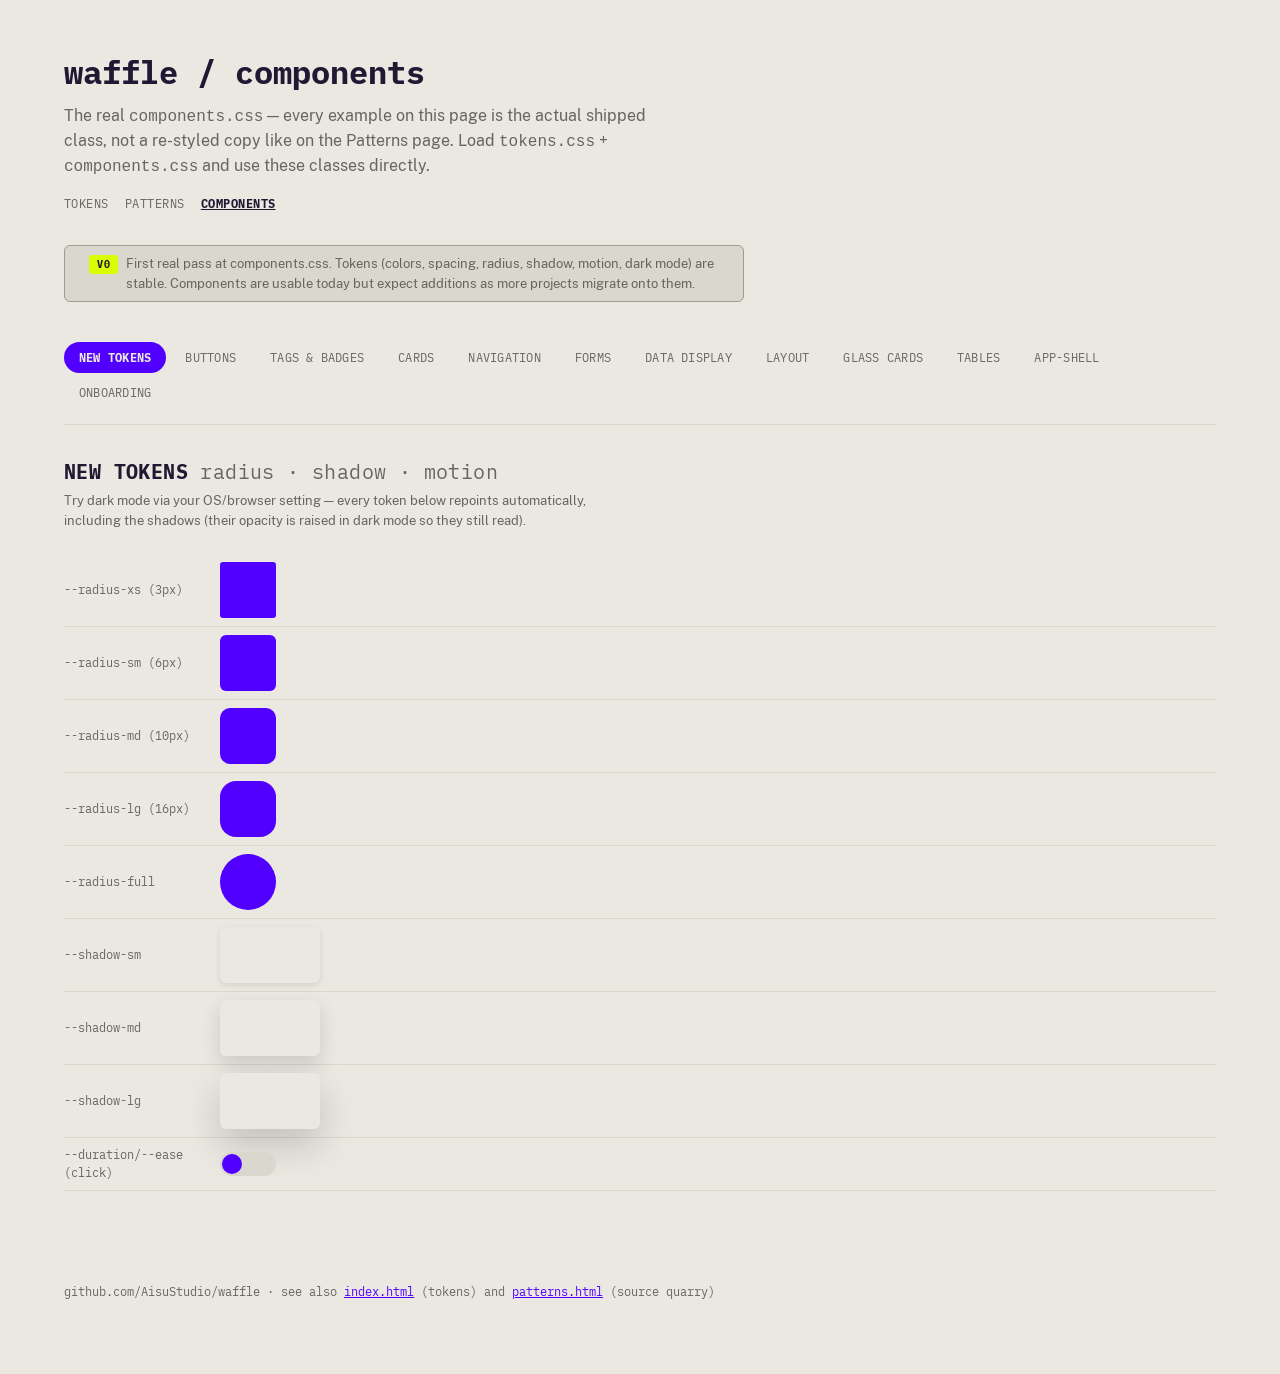
==== components.html @ 5212a235 "Add radius/shadow/motion/breakpoint tokens, real dark mode, components.css - tokens.css: radius, sha" ====
<!doctype html>
<html lang="en">
<head>
<meta charset="utf-8">
<title>waffle — components</title>
<meta name="viewport" content="width=device-width, initial-scale=1">
<link rel="stylesheet" href="tokens.css">
<link rel="stylesheet" href="components.css">
<style>
  *, *::before, *::after { box-sizing: border-box; }
  html, body { margin: 0; padding: 0; }
  body {
    background: var(--color-bg);
    color: var(--color-text);
    font-family: var(--font-sans);
    font-size: 16px;
    line-height: 1.5;
    -webkit-font-smoothing: antialiased;
  }
  .container { max-width: var(--container-max); margin: 0 auto; padding: 0 var(--gutter); }

  header.page { padding: var(--sp-2xl) 0 var(--sp-xl); }
  header.page p { color: var(--color-muted); margin: var(--sp-sm) 0 0; max-width: 62ch; }
  .page-nav { display: flex; gap: var(--sp-md); margin-top: var(--sp-md); font-family: var(--font-mono); font-size: 12px; text-transform: uppercase; letter-spacing: .04em; }
  .page-nav a { color: var(--color-muted); text-decoration: none; }
  .page-nav a.current { color: var(--color-text); font-weight: 700; text-decoration: underline; }
  h1 { font-family: var(--font-mono); font-weight: 700; font-size: 32px; margin: 0; }
  h2 {
    font-family: var(--font-mono); font-weight: 700; font-size: 20px;
    text-transform: uppercase; letter-spacing: .02em; margin: 0 0 var(--sp-xs);
  }
  .section-note { color: var(--color-muted); font-size: 13px; margin: 0 0 var(--sp-lg); max-width: 68ch; }
  section { padding: var(--sp-xl) 0; }
  section[hidden] { display: none; }

  .wip-note {
    display: flex; align-items: baseline; gap: var(--sp-sm);
    border: 1px solid var(--color-hazelnut); border-radius: var(--radius-sm);
    background: var(--color-cappuccino); padding: var(--sp-sm) var(--sp-lg);
    margin: 0 0 var(--sp-lg); max-width: 68ch;
  }
  .wip-note .tag {
    flex-shrink: 0; font-family: var(--font-mono); font-size: 10px; font-weight: 700;
    text-transform: uppercase; letter-spacing: .06em; color: var(--color-blueberry);
    background: var(--color-lemon); padding: 2px 8px; border-radius: var(--radius-xs);
  }
  .wip-note p { margin: 0; font-size: 13px; color: var(--color-muted); }

  .tabbar {
    position: sticky; top: 0; z-index: 10;
    display: flex; flex-wrap: wrap; gap: 4px;
    background: var(--color-bg);
    padding: var(--sp-md) 0;
    border-bottom: 1px solid var(--color-cappuccino);
  }
  .tabbtn {
    font-family: var(--font-mono); font-size: 12px; text-transform: uppercase; letter-spacing: .02em;
    color: var(--color-muted); background: none; border: 1px solid transparent; border-radius: var(--radius-full);
    padding: 7px 14px; cursor: pointer;
  }
  .tabbtn:hover { color: var(--color-text); border-color: var(--color-cappuccino); }
  .tabbtn.active { background: var(--color-accent); color: var(--color-vanilla); font-weight: 700; }

  .demo-grid { display: grid; grid-template-columns: repeat(auto-fit, minmax(240px, 1fr)); gap: var(--sp-lg); }
  .demo-card {
    border: 1px solid var(--color-cappuccino); border-radius: var(--radius-sm);
    background: var(--color-vanilla); overflow: hidden;
    display: flex; flex-direction: column;
  }
  .demo-stage {
    padding: var(--sp-xl) var(--sp-lg); display: flex; align-items: center; justify-content: center;
    background: var(--color-cappuccino); min-height: 96px;
  }
  .demo-stage.dark { background: var(--color-blueberry); }
  .demo-meta { padding: var(--sp-md) var(--sp-lg); border-top: 1px solid var(--color-cappuccino); }
  .demo-name { font-family: var(--font-mono); font-size: 13px; font-weight: 700; margin: 0; }

  footer { padding: var(--sp-2xl) 0 var(--sp-3xl); color: var(--color-muted); font-family: var(--font-mono); font-size: 12px; }
  footer a { color: var(--color-grape); }

  /* token demos */
  .tok-row { display: flex; align-items: center; gap: var(--sp-md); padding: var(--sp-sm) 0; border-bottom: 1px solid var(--color-cappuccino); font-family: var(--font-mono); font-size: 12px; }
  .tok-row .tag { width: 140px; color: var(--color-muted); flex-shrink: 0; }
  .tok-box { width: 56px; height: 56px; background: var(--color-grape); flex-shrink: 0; }
  .tok-shadow-box { width: 100px; height: 56px; background: var(--color-vanilla); border-radius: var(--radius-sm); flex-shrink: 0; }
  .tok-motion-box {
    width: 56px; height: 24px; border-radius: var(--radius-full);
    background: var(--color-cappuccino); position: relative; cursor: pointer; flex-shrink: 0;
  }
  .tok-motion-box .knob {
    position: absolute; top: 2px; left: 2px; width: 20px; height: 20px; border-radius: 50%;
    background: var(--color-grape); transition: transform var(--duration-base) var(--ease-standard);
  }
  .tok-motion-box.on .knob { transform: translateX(32px); }
</style>
</head>
<body>

<div class="container">
  <header class="page">
    <h1>waffle / components</h1>
    <p>The real <code>components.css</code> — every example on this page is the actual shipped class, not a re-styled copy like on the Patterns page. Load <code>tokens.css</code> + <code>components.css</code> and use these classes directly.</p>
    <nav class="page-nav">
      <a href="index.html">Tokens</a>
      <a href="patterns.html">Patterns</a>
      <a class="current" href="components.html">Components</a>
    </nav>
  </header>

  <div class="wip-note">
    <span class="tag">v0</span>
    <p>First real pass at components.css. Tokens (colors, spacing, radius, shadow, motion, dark mode) are stable. Components are usable today but expect additions as more projects migrate onto them.</p>
  </div>

  <nav class="tabbar" id="tabbar">
    <button class="tabbtn" data-tab="tokens-new">New Tokens</button>
    <button class="tabbtn" data-tab="buttons">Buttons</button>
    <button class="tabbtn" data-tab="tags">Tags &amp; Badges</button>
    <button class="tabbtn" data-tab="cards">Cards</button>
    <button class="tabbtn" data-tab="nav">Navigation</button>
    <button class="tabbtn" data-tab="forms">Forms</button>
    <button class="tabbtn" data-tab="data">Data Display</button>
    <button class="tabbtn" data-tab="layout">Layout</button>
    <button class="tabbtn" data-tab="glass-cards">Glass Cards</button>
    <button class="tabbtn" data-tab="tables">Tables</button>
    <button class="tabbtn" data-tab="app-shell">App-Shell</button>
    <button class="tabbtn" data-tab="onboarding">Onboarding</button>
  </nav>

  <section id="tokens-new">
    <h2>New tokens <span style="color:var(--color-muted); font-weight:400; text-transform:none;">radius · shadow · motion</span></h2>
    <p class="section-note">Try dark mode via your OS/browser setting — every token below repoints automatically, including the shadows (their opacity is raised in dark mode so they still read).</p>
    <div class="tok-row"><span class="tag">--radius-xs (3px)</span><div class="tok-box" style="border-radius:var(--radius-xs)"></div></div>
    <div class="tok-row"><span class="tag">--radius-sm (6px)</span><div class="tok-box" style="border-radius:var(--radius-sm)"></div></div>
    <div class="tok-row"><span class="tag">--radius-md (10px)</span><div class="tok-box" style="border-radius:var(--radius-md)"></div></div>
    <div class="tok-row"><span class="tag">--radius-lg (16px)</span><div class="tok-box" style="border-radius:var(--radius-lg)"></div></div>
    <div class="tok-row"><span class="tag">--radius-full</span><div class="tok-box" style="border-radius:var(--radius-full)"></div></div>
    <div class="tok-row"><span class="tag">--shadow-sm</span><div class="tok-shadow-box" style="box-shadow:var(--shadow-sm)"></div></div>
    <div class="tok-row"><span class="tag">--shadow-md</span><div class="tok-shadow-box" style="box-shadow:var(--shadow-md)"></div></div>
    <div class="tok-row"><span class="tag">--shadow-lg</span><div class="tok-shadow-box" style="box-shadow:var(--shadow-lg)"></div></div>
    <div class="tok-row"><span class="tag">--duration/--ease (click)</span><div class="tok-motion-box" id="motion-demo"><div class="knob"></div></div></div>
  </section>

  <section id="buttons" hidden>
    <h2>Buttons</h2>
    <div class="demo-grid">
      <div class="demo-card"><div class="demo-stage"><a class="wf-btn wf-btn-ghost" href="#">Sign In Anonymously</a></div><div class="demo-meta"><p class="demo-name">.wf-btn-ghost</p></div></div>
      <div class="demo-card"><div class="demo-stage"><span class="wf-btn wf-btn-primary">Primary</span></div><div class="demo-meta"><p class="demo-name">.wf-btn-primary</p></div></div>
      <div class="demo-card"><div class="demo-stage"><span class="wf-btn wf-btn-secondary">Start</span></div><div class="demo-meta"><p class="demo-name">.wf-btn-secondary</p></div></div>
      <div class="demo-card"><div class="demo-stage dark"><span class="wf-btn-toolbar"><span class="wf-item wf-active">Draw</span><span class="wf-item">Brush</span><span class="wf-item">Erase</span></span></div><div class="demo-meta"><p class="demo-name">.wf-btn-toolbar</p></div></div>
    </div>
  </section>

  <section id="tags" hidden>
    <h2>Tags · Badges · Chips</h2>
    <div class="demo-grid">
      <div class="demo-card"><div class="demo-stage dark"><span class="wf-tag-plain">minecraft, redstone, systems</span></div><div class="demo-meta"><p class="demo-name">.wf-tag-plain</p></div></div>
      <div class="demo-card"><div class="demo-stage"><span class="wf-tag-pill">Critical Path</span></div><div class="demo-meta"><p class="demo-name">.wf-tag-pill</p></div></div>
      <div class="demo-card"><div class="demo-stage"><span class="wf-badge-ribbon">BETA</span></div><div class="demo-meta"><p class="demo-name">.wf-badge-ribbon</p></div></div>
      <div class="demo-card"><div class="demo-stage"><span class="wf-badge-accent" style="margin-right:8px;">Critical Path</span><span class="wf-chip-dashed">strategy · undecided</span></div><div class="demo-meta"><p class="demo-name">.wf-badge-accent + .wf-chip-dashed</p></div></div>
      <div class="demo-card"><div class="demo-stage"><span class="wf-meta-caption">hacking · Level 1</span></div><div class="demo-meta"><p class="demo-name">.wf-meta-caption</p></div></div>
    </div>
  </section>

  <section id="cards" hidden>
    <h2>Cards</h2>
    <div class="demo-grid">
      <div class="demo-card"><div class="demo-stage">
        <div class="wf-card-media" style="max-width:220px;">
          <div class="wf-img"></div>
          <div class="wf-body"><h4>Redstone Bunker Part 1</h4><div class="wf-tags">hacking · Level 1</div></div>
        </div>
      </div><div class="demo-meta"><p class="demo-name">.wf-card-media</p></div></div>
      <div class="demo-card"><div class="demo-stage">
        <div class="wf-card-info" style="width:100%;"><h4>Germany</h4><p>Special-structure classification varies by dome shape and federal state.</p></div>
      </div><div class="demo-meta"><p class="demo-name">.wf-card-info</p></div></div>
      <div class="demo-card"><div class="demo-stage">
        <div class="wf-card-step" style="width:100%;"><span class="wf-idx">TAKT 02</span><h4>Permit Planning</h4><span class="wf-tag-pill">Critical Path</span></div>
      </div><div class="demo-meta"><p class="demo-name">.wf-card-step</p></div></div>
    </div>
  </section>

  <section id="nav" hidden>
    <h2>Navigation</h2>
    <div class="demo-grid">
      <div class="demo-card"><div class="demo-stage dark"><nav class="wf-nav-text"><a class="wf-active" href="#">Exercises</a><a href="#">Tools</a><a href="#">Media</a></nav></div><div class="demo-meta"><p class="demo-name">.wf-nav-text</p></div></div>
      <div class="demo-card"><div class="demo-stage dark"><nav class="wf-nav-numbered"><a href="#"><span class="wf-num">01</span>Process</a><a href="#"><span class="wf-num">02</span>Cost</a></nav></div><div class="demo-meta"><p class="demo-name">.wf-nav-numbered</p></div></div>
    </div>
  </section>

  <section id="forms" hidden>
    <h2>Forms &amp; Controls</h2>
    <div class="demo-grid">
      <div class="demo-card"><div class="demo-stage">
        <div><div class="wf-checkbox-row"><input type="checkbox" checked> Latin Basic</div><div class="wf-checkbox-row" style="margin-top:8px"><input type="checkbox"> Symbols</div></div>
      </div><div class="demo-meta"><p class="demo-name">.wf-checkbox-row</p></div></div>
      <div class="demo-card"><div class="demo-stage"><input class="wf-slider" type="range" value="60"></div><div class="demo-meta"><p class="demo-name">.wf-slider</p></div></div>
      <div class="demo-card"><div class="demo-stage dark"><div class="wf-tabs"><span class="wf-item wf-active">Grid</span><span class="wf-item">Free Draw</span><span class="wf-item">Editor</span></div></div><div class="demo-meta"><p class="demo-name">.wf-tabs</p></div></div>
      <div class="demo-card"><div class="demo-stage">
        <div class="wf-modal" style="width:100%;"><h4>Choose your character sets</h4><p>Before you start drawing, pick which sets belong in this grid.</p><span class="wf-btn wf-btn-secondary">Start</span></div>
      </div><div class="demo-meta"><p class="demo-name">.wf-modal</p></div></div>
    </div>
  </section>

  <section id="data" hidden>
    <h2>Data Display</h2>
    <div class="demo-grid">
      <div class="demo-card"><div class="demo-stage dark"><div class="wf-kpi-row"><span>Prefabrication</span><span class="wf-val">4.5 weeks</span></div></div><div class="demo-meta"><p class="demo-name">.wf-kpi-row</p></div></div>
      <div class="demo-card"><div class="demo-stage"><div class="wf-progress" style="width:100%;"><div class="wf-track"><div class="wf-fill" style="width:62%"></div></div></div></div><div class="demo-meta"><p class="demo-name">.wf-progress</p></div></div>
      <div class="demo-card"><div class="demo-stage">
        <div class="wf-timeline" style="width:100%;"><div class="wf-item"><h5>Building permit filed</h5><p>Week 1</p></div><div class="wf-item"><h5>Permit granted</h5><p>Week 6</p></div></div>
      </div><div class="demo-meta"><p class="demo-name">.wf-timeline</p></div></div>
    </div>
  </section>

  <section id="layout" hidden>
    <h2>Layout Building Blocks</h2>
    <div class="demo-grid">
      <div class="demo-card"><div class="demo-stage"><span class="wf-eyebrow">Robotic Dome Fabrication</span></div><div class="demo-meta"><p class="demo-name">.wf-eyebrow</p></div></div>
      <div class="demo-card"><div class="demo-stage"><div class="wf-sticky-header" style="position:static;">Fontane.Studio — File · Edit · View · Tools</div></div><div class="demo-meta"><p class="demo-name">.wf-sticky-header</p></div></div>
    </div>
  </section>

  <section id="glass-cards" hidden>
    <h2>Glass Cards &amp; Pill Buttons</h2>
    <div class="demo-grid">
      <div class="demo-card"><div class="demo-stage">
        <div class="wf-card-glass" style="width:100%;">
          <div class="wf-row"><span>Prefabrication</span><span class="wf-val">4.5 weeks</span></div>
          <div class="wf-row"><span>Assembly</span><span class="wf-val">2 weeks</span></div>
          <div class="wf-row wf-total"><span>Total</span><span class="wf-val">6.5 weeks</span></div>
        </div>
      </div><div class="demo-meta"><p class="demo-name">.wf-card-glass</p></div></div>
      <div class="demo-card"><div class="demo-stage"><div><span class="wf-pill-primary">Start Simulation</span><span class="wf-pill-secondary">Reset</span></div></div><div class="demo-meta"><p class="demo-name">.wf-pill-primary / .wf-pill-secondary</p></div></div>
      <div class="demo-card"><div class="demo-stage"><div class="wf-toggle-group"><span class="wf-toggle wf-active">1×</span><span class="wf-toggle">2×</span><span class="wf-toggle">4×</span></div></div><div class="demo-meta"><p class="demo-name">.wf-toggle-group / .wf-toggle</p></div></div>
    </div>
  </section>

  <section id="tables" hidden>
    <h2>Data Rows &amp; Tables</h2>
    <div class="demo-grid">
      <div class="demo-card"><div class="demo-stage">
        <table class="wf-table" style="width:100%;">
          <thead><tr><th>Measure</th><th>Effort</th><th>Impact</th></tr></thead>
          <tbody><tr><td>Pull Planning</td><td>low</td><td>high</td></tr><tr><td>Takt Plan</td><td>medium</td><td>high</td></tr></tbody>
        </table>
      </div><div class="demo-meta"><p class="demo-name">.wf-table</p></div></div>
      <div class="demo-card"><div class="demo-stage">
        <div class="wf-spec-list" style="width:100%;">
          <div class="wf-row"><span>Structural stability</span><span class="wf-val">checked</span></div>
          <div class="wf-row"><span>Fire safety</span><span class="wf-val">special structure</span></div>
        </div>
      </div><div class="demo-meta"><p class="demo-name">.wf-spec-list</p></div></div>
    </div>
  </section>

  <section id="app-shell" hidden>
    <h2>App Shell Building Blocks</h2>
    <div class="demo-grid">
      <div class="demo-card"><div class="demo-stage dark">
        <div class="wf-rail" style="width:100%;">
          <div class="wf-brand">Spirit <span>Sprint</span></div>
          <a class="wf-step wf-active" href="#">1. Soul</a>
          <a class="wf-step" href="#">2. Skills</a>
          <a class="wf-step" href="#">3. Strategy</a>
        </div>
      </div><div class="demo-meta"><p class="demo-name">.wf-rail</p></div></div>
      <div class="demo-card"><div class="demo-stage">
        <div class="wf-quad" style="width:100%;"><span class="wf-pin" style="left:30%;top:35%;">Competitor A</span><span class="wf-pin wf-us" style="left:65%;top:60%;">Us</span></div>
      </div><div class="demo-meta"><p class="demo-name">.wf-quad</p></div></div>
      <div class="demo-card"><div class="demo-stage">
        <div class="wf-board" style="width:100%;">
          <div class="wf-col"><h5>Ideas</h5><div class="wf-note">Community feature</div><div class="wf-note wf-kept">Fix onboarding</div></div>
          <div class="wf-col"><h5>Planned</h5><div class="wf-note">Export as PDF</div></div>
          <div class="wf-col"><h5>Done</h5><div class="wf-note">Login flow</div></div>
        </div>
      </div><div class="demo-meta"><p class="demo-name">.wf-board</p></div></div>
      <div class="demo-card"><div class="demo-stage">
        <div class="wf-roadmap" style="width:100%;">
          <div class="wf-line"></div>
          <div class="wf-years"><div class="wf-year"><div class="wf-dot"></div>2025</div><div class="wf-year wf-now"><div class="wf-dot"></div>2026</div><div class="wf-year"><div class="wf-dot"></div>2027</div></div>
        </div>
      </div><div class="demo-meta"><p class="demo-name">.wf-roadmap</p></div></div>
      <div class="demo-card"><div class="demo-stage">
        <div class="wf-export-card" style="width:100%;">
          <div class="wf-eyebrow">Spirit Sprint Result</div>
          <h4>Team Aisu</h4>
          <div class="wf-row"><span>Soul</span><span>Clarity</span></div>
          <div class="wf-row"><span>Strategy</span><span>Niche first</span></div>
        </div>
      </div><div class="demo-meta"><p class="demo-name">.wf-export-card</p></div></div>
    </div>
  </section>

  <section id="onboarding" hidden>
    <h2>Onboarding &amp; Guidance</h2>
    <div class="demo-grid">
      <div class="demo-card"><div class="demo-stage dark">
        <div class="wf-collapsible" style="width:100%;">
          <div class="wf-head"><span class="wf-chev">▼</span>Metrics</div>
          <div class="wf-body">Ascender · Baseline · Descender</div>
          <div class="wf-head wf-closed"><span class="wf-chev">▶</span>Stroke</div>
        </div>
      </div><div class="demo-meta"><p class="demo-name">.wf-collapsible</p></div></div>
      <div class="demo-card"><div class="demo-stage dark" style="padding:0;">
        <div class="wf-coachmark">
          <div class="wf-dim"></div>
          <div class="wf-spot" style="top:14px; left:14px; width:72px; height:20px;"></div>
          <div class="wf-callout" style="top:44px; left:14px; width:152px;">
            <div class="wf-step">3 / 8</div>
            <div class="wf-title">Your drawing tools</div>
            <span class="wf-next">Next</span>
          </div>
        </div>
      </div><div class="demo-meta"><p class="demo-name">.wf-coachmark</p></div></div>
    </div>
  </section>

  <footer>
    <p>github.com/AisuStudio/waffle · see also <a href="index.html">index.html</a> (tokens) and <a href="patterns.html">patterns.html</a> (source quarry)</p>
  </footer>
</div>

<script>
(function () {
  var tabs = Array.prototype.slice.call(document.querySelectorAll('.tabbtn'));
  var sections = Array.prototype.slice.call(document.querySelectorAll('section[id]'));

  function show(id) {
    if (!sections.some(function (s) { return s.id === id; })) id = sections[0].id;
    sections.forEach(function (s) { s.hidden = s.id !== id; });
    tabs.forEach(function (t) { t.classList.toggle('active', t.dataset.tab === id); });
    window.scrollTo(0, 0);
  }

  tabs.forEach(function (t) {
    t.addEventListener('click', function () {
      history.replaceState(null, '', '#' + t.dataset.tab);
      show(t.dataset.tab);
    });
  });

  show((location.hash || '#tokens-new').slice(1));

  var motionDemo = document.getElementById('motion-demo');
  if (motionDemo) motionDemo.addEventListener('click', function () { motionDemo.classList.toggle('on'); });
})();
</script>

</body>
</html>
---- tokens.css ----
/*
  waffle — shared design tokens for Aisu.Studio projects.
  Source of truth extracted from FullerHome and the AisuKurimu site,
  where this palette already matched independently.
*/

@font-face {
  font-family: "Public Sans";
  src: url("fonts/PublicSans/PublicSans-Regular.woff2") format("woff2");
  font-weight: 400;
  font-style: normal;
  font-display: swap;
}
@font-face {
  font-family: "Public Sans";
  src: url("fonts/PublicSans/PublicSans-Medium.woff2") format("woff2");
  font-weight: 500;
  font-style: normal;
  font-display: swap;
}
@font-face {
  font-family: "Public Sans";
  src: url("fonts/PublicSans/PublicSans-Bold.woff2") format("woff2");
  font-weight: 700;
  font-style: normal;
  font-display: swap;
}
@font-face {
  font-family: "Public Sans";
  src: url("fonts/PublicSans/PublicSans-Italic.woff2") format("woff2");
  font-weight: 400;
  font-style: italic;
  font-display: swap;
}
@font-face {
  font-family: "iA Writer Mono S";
  src: url("fonts/iA-Writer-Mono/ia-writer-mono-latin-400-normal.woff2") format("woff2");
  font-weight: 400;
  font-style: normal;
  font-display: swap;
}
@font-face {
  font-family: "iA Writer Mono S";
  src: url("fonts/iA-Writer-Mono/ia-writer-mono-latin-700-normal.woff2") format("woff2");
  font-weight: 700;
  font-style: normal;
  font-display: swap;
}
@font-face {
  font-family: "iA Writer Mono S";
  src: url("fonts/iA-Writer-Mono/ia-writer-mono-latin-400-italic.woff2") format("woff2");
  font-weight: 400;
  font-style: italic;
  font-display: swap;
}

:root {
  /* Color tokens */
  --color-blueberry: #1f1934;   /* ink */
  --color-grape:     #5100ff;   /* accent, links */
  --color-lemon:     #d8ff01;   /* highlight */
  --color-hazelnut:  #9e9c95;   /* muted secondary text */
  --color-cappuccino:#d9d7ce;   /* card / container background */
  --color-vanilla:   #eae8e0;   /* page background */

  /* Semantic aliases — light (default) */
  --color-bg:       var(--color-vanilla);
  --color-surface:  var(--color-cappuccino);
  --color-surface-2:#f2f1eb;    /* a step lighter than surface, for surface-on-surface nesting */
  --color-text:     var(--color-blueberry);
  /* WCAG: hazelnut (#9e9c95) on vanilla is only 2.6:1 — darkened to ≥4.5:1.
     Fix carried over from FullerHome's production globals.css. */
  --color-muted:    #66655f;
  --color-accent:   var(--color-grape);
  --color-highlight:var(--color-lemon);
  /* Text/icon color for on top of --color-highlight (lemon) surfaces —
     active tabs, selected badges, total rows. 14.6:1 contrast on lemon.
     Do NOT use this on --color-accent (grape): only 2.24:1 there, fails
     WCAG AA. Grape surfaces pair with --color-vanilla text instead (6.13:1),
     same as the primary-button pattern below. Naming/pairing observed in
     FullerHome and spiritsprint, where their "accent" token = waffle's
     --color-highlight, not --color-accent. */
  --color-on-accent:var(--color-blueberry);
  --color-border:   rgba(31,25,52,.14);

  /* Spacing scale */
  --sp-xs:  0.25rem;
  --sp-sm:  0.5rem;
  --sp-md:  1rem;
  --sp-lg:  1.5rem;
  --sp-xl:  2rem;
  --sp-2xl: 3rem;
  --sp-3xl: 4rem;
  --sp-4xl: 6rem;

  /* Radius scale — xs: tags/badges/progress · sm: buttons/inputs/modals ·
     md: cards/rails/export cards · lg: glass cards/hero panels · full: pills */
  --radius-xs:   3px;
  --radius-sm:   6px;
  --radius-md:   10px;
  --radius-lg:   16px;
  --radius-full: 999px;

  /* Shadow scale — neutral, no horizontal shift by default (drop straight down) */
  --shadow-sm: 0 2px 6px rgba(20,16,31,.10);
  --shadow-md: 0 8px 20px rgba(20,16,31,.14);
  --shadow-lg: 0 16px 36px rgba(20,16,31,.18);

  /* Motion — durations + standard easing curves */
  --duration-fast: 120ms;
  --duration-base: 200ms;
  --duration-slow: 320ms;
  --ease-standard: cubic-bezier(.4, 0, .2, 1);
  --ease-out:      cubic-bezier(0, 0, .2, 1);
  --ease-in:       cubic-bezier(.4, 0, 1, 1);

  /* Layout */
  --container-max: 1200px;
  --gutter: 24px;

  /* Breakpoints — reference values only. CSS custom properties can't be
     read inside an @media condition, so these aren't functional tokens —
     copy the raw rem value into your own media query and keep it in sync
     with this list by hand. */
  --bp-sm: 30rem;  /* 480px  */
  --bp-md: 48rem;  /* 768px  */
  --bp-lg: 64rem;  /* 1024px */
  --bp-xl: 80rem;  /* 1280px */

  /* Type */
  --font-sans: "Public Sans", system-ui, sans-serif;
  --font-mono: "iA Writer Mono S", ui-monospace, "SF Mono", Menlo, monospace;
}

/* Dark mode — reuses the exact values already proven in production by
   AisuStudio/spiritsprint (.rail/.board/.quad/.trinity-col, shipped and
   live), not a new invention. Raw --color-* swatches above stay fixed;
   only the semantic layer repoints. */
@media (prefers-color-scheme: dark) {
  :root {
    --color-bg:        #14101f;
    --color-surface:   #221c33;
    --color-surface-2: #1b1628;
    --color-text:      #f1efe8;
    --color-muted:     #b3aec4;
    --color-accent:    #b298ff;   /* lighter violet — grape 1:1 is too dark on a dark bg */
    --color-highlight: var(--color-lemon);
    --color-on-accent: var(--color-blueberry);
    --color-border:    rgba(241,239,232,.14);
    /* a black shadow barely reads on a dark surface — raise the opacity so
       elevation still shows; the offsets/blur stay the same as light mode */
    --shadow-sm: 0 2px 6px rgba(0,0,0,.35);
    --shadow-md: 0 8px 20px rgba(0,0,0,.45);
    --shadow-lg: 0 16px 36px rgba(0,0,0,.55);
  }
}
:root[data-theme="dark"] {
  --color-bg:        #14101f;
  --color-surface:   #221c33;
  --color-surface-2: #1b1628;
  --color-text:      #f1efe8;
  --color-muted:     #b3aec4;
  --color-accent:    #b298ff;
  --color-highlight: var(--color-lemon);
  --color-on-accent: var(--color-blueberry);
  --color-border:    rgba(241,239,232,.14);
  --shadow-sm: 0 2px 6px rgba(0,0,0,.35);
  --shadow-md: 0 8px 20px rgba(0,0,0,.45);
  --shadow-lg: 0 16px 36px rgba(0,0,0,.55);
}
:root[data-theme="light"] {
  --color-bg:        var(--color-vanilla);
  --color-surface:   var(--color-cappuccino);
  --color-surface-2: #f2f1eb;
  --color-text:      var(--color-blueberry);
  --color-muted:     #66655f;
  --color-accent:    var(--color-grape);
  --color-highlight: var(--color-lemon);
  --color-on-accent: var(--color-blueberry);
  --color-border:    rgba(31,25,52,.14);
  --shadow-sm: 0 2px 6px rgba(20,16,31,.10);
  --shadow-md: 0 8px 20px rgba(20,16,31,.14);
  --shadow-lg: 0 16px 36px rgba(20,16,31,.18);
}
---- components.css ----
/*
  waffle / components.css — v0, first real pass.

  Distilled from patterns.html's quarry (lab.aisu.studio, fontane.studio,
  AisuStudio/FullerHome, AisuStudio/spiritsprint). Requires tokens.css to be
  loaded first — every rule here reads from the token layer, nothing is
  hardcoded except where a component is deliberately theme-fixed (see the
  "app shell" section below).

  Naming: every class is prefixed `wf-` to stay collision-safe when dropped
  into a project that already has its own `.card`/`.modal`/`.table` etc.

  Expect additions here, not silent breaking renames — this is a first pass,
  not a finished v1.
*/

/* ==========================================================
   Buttons
   ========================================================== */
.wf-btn {
  font-family: var(--font-mono);
  font-size: 12px;
  text-decoration: none;
  cursor: pointer;
  display: inline-block;
  transition: background var(--duration-fast) var(--ease-standard),
              color var(--duration-fast) var(--ease-standard),
              opacity var(--duration-fast) var(--ease-standard),
              border-color var(--duration-fast) var(--ease-standard);
}
.wf-btn-ghost {
  color: var(--color-text);
  font-weight: 700;
  text-transform: uppercase;
  background: none;
  border: none;
  padding: 0;
}
.wf-btn-ghost:hover { opacity: .75; }

.wf-btn-primary {
  background: var(--color-accent);
  color: var(--color-vanilla);
  border: 1px solid var(--color-accent);
  border-radius: var(--radius-sm);
  padding: 8px 16px;
  font-weight: 700;
  text-transform: uppercase;
  letter-spacing: .04em;
}
.wf-btn-primary:hover { opacity: .88; }

.wf-btn-secondary {
  background: var(--color-bg);
  color: var(--color-text);
  border: 1px solid var(--color-text);
  border-radius: var(--radius-sm);
  padding: 8px 16px;
  text-transform: uppercase;
  letter-spacing: .04em;
}
.wf-btn-secondary:hover { background: var(--color-surface); }

/* deliberately fixed blueberry/vanilla — this is a toolbar strip meant to
   sit on a dark canvas (editor chrome), not page content */
.wf-btn-toolbar { display: inline-flex; gap: 6px; }
.wf-btn-toolbar .wf-item {
  padding: 4px 8px;
  border-radius: var(--radius-sm);
  font-size: 12px;
  color: var(--color-vanilla);
  opacity: .7;
  cursor: pointer;
}
.wf-btn-toolbar .wf-item.wf-active { background: var(--color-blueberry); opacity: 1; }

/* ==========================================================
   Tags · Badges · Chips
   ========================================================== */
.wf-tag-plain { font-family: var(--font-mono); font-size: 11px; color: var(--color-highlight); }

.wf-tag-pill {
  display: inline-block;
  font-family: var(--font-mono);
  font-size: 11px;
  color: var(--color-accent);
  background: color-mix(in srgb, var(--color-accent) 10%, transparent);
  padding: 3px 8px;
  border-radius: var(--radius-xs);
}

.wf-badge-ribbon {
  display: inline-block;
  font-family: var(--font-mono);
  font-size: 11px;
  font-weight: 700;
  background: var(--color-highlight);
  color: var(--color-on-accent);
  padding: 4px 10px;
  border-radius: var(--radius-xs);
}

/* solid = fixed/important; pair with .wf-chip-dashed for "still open" */
.wf-badge-accent {
  display: inline-block;
  font-family: var(--font-mono);
  font-size: 10px;
  font-weight: 700;
  text-transform: uppercase;
  letter-spacing: .06em;
  color: var(--color-on-accent);
  background: var(--color-highlight);
  padding: 2px 8px;
  border-radius: var(--radius-xs);
}

.wf-chip-dashed {
  display: inline-block;
  font-family: var(--font-mono);
  font-size: 11px;
  color: var(--color-muted);
  background: var(--color-bg);
  border: 1px dashed var(--color-hazelnut);
  padding: 4px 10px;
  border-radius: var(--radius-full);
}

.wf-meta-caption { font-family: var(--font-sans); font-size: 11px; color: var(--color-hazelnut); }

/* ==========================================================
   Cards
   ========================================================== */
.wf-card-media { width: 100%; border-radius: var(--radius-sm); overflow: hidden; background: var(--color-surface); }
.wf-card-media .wf-img { height: 60px; background: linear-gradient(135deg, var(--color-blueberry), var(--color-grape)); }
.wf-card-media .wf-body { background: rgba(31,25,52,.85); color: var(--color-vanilla); padding: var(--sp-md); }
.wf-card-media .wf-body h4 { font-family: var(--font-sans); font-size: 13px; margin: 0 0 4px; }
.wf-card-media .wf-body .wf-tags { font-family: var(--font-mono); font-size: 10px; color: var(--color-highlight); }

.wf-card-info {
  border: 1px solid var(--color-hazelnut);
  background: var(--color-bg);
  padding: var(--sp-lg);
}
.wf-card-info h4 { font-size: 14px; font-weight: 700; margin: 0 0 4px; }
.wf-card-info p { font-size: 12px; color: var(--color-muted); margin: 0; }

.wf-card-step { background: var(--color-bg); border: 1px solid var(--color-surface); padding: var(--sp-md); }
.wf-card-step .wf-idx { font-family: var(--font-mono); font-size: 11px; color: var(--color-accent); display: block; margin-bottom: 8px; }
.wf-card-step h4 { font-size: 13px; font-weight: 700; margin: 0 0 6px; }

/* built for a translucent-over-photo look (FullerHome's WebGL canvas
   backdrop) — still works over a flat token background, just more subtle */
.wf-card-glass {
  background: rgba(255,255,255,.65);
  border: 1px solid var(--color-surface);
  border-radius: var(--radius-lg);
  padding: var(--sp-lg);
  box-shadow: var(--shadow-sm);
}
.wf-card-glass .wf-row { display: flex; justify-content: space-between; padding: 7px 0; border-bottom: 1px solid var(--color-surface); font-size: 12px; }
.wf-card-glass .wf-row:last-child { border-bottom: none; }
.wf-card-glass .wf-row .wf-val { font-family: var(--font-mono); color: var(--color-text); }
.wf-card-glass .wf-row.wf-total .wf-val {
  background: var(--color-highlight);
  color: var(--color-on-accent);
  padding: 0 6px;
  border-radius: var(--radius-xs);
  font-weight: 700;
}

/* ==========================================================
   Navigation
   ========================================================== */
/* fixed vanilla text — designed to sit on a dark app-shell strip */
.wf-nav-text { display: flex; gap: var(--sp-lg); font-family: var(--font-mono); font-size: 12px; }
.wf-nav-text a { color: var(--color-vanilla); text-decoration: none; opacity: .7; transition: opacity var(--duration-fast) var(--ease-standard); }
.wf-nav-text a.wf-active, .wf-nav-text a:hover { opacity: 1; }
.wf-nav-text a.wf-active { text-decoration: underline; }

.wf-nav-numbered { display: flex; gap: var(--sp-md); font-family: var(--font-mono); font-size: 12px; }
.wf-nav-numbered a { color: var(--color-vanilla); text-decoration: none; }
.wf-nav-numbered .wf-num { color: var(--color-highlight); margin-right: 4px; }

/* ==========================================================
   Forms & Controls
   ========================================================== */
.wf-checkbox-row { display: flex; align-items: center; gap: 8px; font-size: 13px; }
.wf-checkbox-row input { accent-color: var(--color-accent); width: 15px; height: 15px; }

.wf-slider { width: 100%; accent-color: var(--color-accent); }

.wf-tabs { display: inline-flex; border: 1px solid var(--color-hazelnut); border-radius: var(--radius-sm); overflow: hidden; }
.wf-tabs .wf-item {
  font-family: var(--font-mono);
  font-size: 11px;
  text-transform: uppercase;
  letter-spacing: .03em;
  padding: 8px 12px;
  cursor: pointer;
  background: var(--color-blueberry);
  color: var(--color-vanilla);
  opacity: .8;
}
.wf-tabs .wf-item.wf-active { background: var(--color-bg); color: var(--color-text); opacity: 1; }

.wf-modal {
  border: 1px solid var(--color-blueberry);
  border-radius: var(--radius-md);
  background: var(--color-bg);
  padding: var(--sp-lg);
  box-shadow: var(--shadow-lg);
}
.wf-modal h4 { font-size: 14px; margin: 0 0 8px; }
.wf-modal p { font-size: 12px; color: var(--color-muted); margin: 0 0 12px; }

/* ==========================================================
   Data Display
   ========================================================== */
/* fixed vanilla — designed for a dark data strip, e.g. inside .wf-rail */
.wf-kpi-row {
  display: flex; justify-content: space-between;
  font-family: var(--font-mono); font-size: 12px;
  padding: 8px 0; border-bottom: 1px solid var(--color-hazelnut);
  color: var(--color-vanilla);
}
.wf-kpi-row .wf-val { color: var(--color-highlight); font-weight: 700; }

.wf-progress { width: 100%; }
.wf-progress .wf-track { height: 8px; background: var(--color-surface); border-radius: var(--radius-xs); overflow: hidden; }
.wf-progress .wf-fill { height: 100%; background: var(--color-accent); }

.wf-timeline { position: relative; padding-left: 20px; border-left: 2px solid var(--color-surface); }
.wf-timeline .wf-item { position: relative; padding-bottom: 16px; font-size: 12px; }
.wf-timeline .wf-item::before {
  content: ""; position: absolute; left: -25px; top: 3px;
  width: 8px; height: 8px; background: var(--color-accent); border-radius: 50%;
}
.wf-timeline .wf-item h5 { font-size: 12px; margin: 0 0 2px; }
.wf-timeline .wf-item p { font-size: 11px; color: var(--color-muted); margin: 0; }

/* ==========================================================
   Layout
   ========================================================== */
.wf-eyebrow {
  font-family: var(--font-mono); font-size: 11px; text-transform: uppercase; letter-spacing: .08em;
  color: var(--color-accent); display: flex; align-items: center; gap: 8px;
}
.wf-eyebrow::before { content: ""; width: 18px; height: 1px; background: var(--color-accent); display: inline-block; }

/* fixed dark/translucent regardless of page theme — a floating chrome bar,
   not page content */
.wf-sticky-header {
  position: sticky; top: 0; z-index: 10;
  width: 100%; background: rgba(31,25,52,.9); color: var(--color-vanilla);
  padding: 10px 14px; font-family: var(--font-mono); font-size: 11px;
  border-radius: var(--radius-sm);
  backdrop-filter: blur(8px);
  -webkit-backdrop-filter: blur(8px);
}

/* ==========================================================
   Glass Cards & Pill Buttons (FullerHome real app)
   ========================================================== */
.wf-pill-primary {
  display: inline-block; padding: 12px 26px; border-radius: var(--radius-full);
  border: 1.5px solid var(--color-blueberry); background: var(--color-highlight);
  color: var(--color-on-accent); font-family: var(--font-mono); font-size: 13px; font-weight: 700;
}
.wf-pill-secondary {
  display: inline-block; padding: 10px 22px; border-radius: var(--radius-full);
  border: 1.5px solid var(--color-blueberry); background: rgba(255,255,255,.7);
  color: var(--color-blueberry); font-family: var(--font-mono); font-size: 12px;
}
.wf-toggle-group { display: inline-flex; gap: 6px; }
.wf-toggle {
  padding: 8px 14px; border-radius: var(--radius-full); border: 1px solid var(--color-hazelnut);
  background: rgba(255,255,255,.7); color: var(--color-blueberry);
  font-family: var(--font-mono); font-size: 11px; cursor: pointer;
}
.wf-toggle.wf-active { background: var(--color-highlight); border-color: var(--color-blueberry); font-weight: 700; }

/* ==========================================================
   Tables & Data Rows
   ========================================================== */
.wf-table { width: 100%; border-collapse: collapse; font-size: 12px; }
.wf-table th {
  font-family: var(--font-mono); font-size: 10px; text-transform: uppercase; letter-spacing: .05em;
  text-align: left; color: var(--color-muted); padding: 6px 8px; border-bottom: 1px solid var(--color-hazelnut);
}
.wf-table td { padding: 8px; border-bottom: 1px solid var(--color-surface); }

.wf-spec-list .wf-row { display: flex; justify-content: space-between; padding: 7px 0; border-bottom: 1px solid var(--color-surface); font-size: 12px; }
.wf-spec-list .wf-row:last-child { border-bottom: none; }
.wf-spec-list .wf-row .wf-val { font-family: var(--font-mono); color: var(--color-text); font-variant-numeric: tabular-nums; }

/* ==========================================================
   App Shell (Spirit Sprint — sidebar, plot, board, roadmap, export card)
   ========================================================== */
/* fixed blueberry/vanilla — this is dark app chrome (a sidebar rail),
   not page content, so it doesn't repoint with the page theme */
.wf-rail { background: var(--color-blueberry); color: var(--color-vanilla); padding: var(--sp-md); border-radius: var(--radius-sm); font-family: var(--font-sans); }
.wf-rail .wf-brand { font-family: var(--font-mono); font-weight: 700; font-size: 11px; text-transform: uppercase; margin-bottom: 10px; }
.wf-rail .wf-brand span { color: var(--color-highlight); }
.wf-rail .wf-step { display: block; padding: 5px 8px; border-radius: var(--radius-xs); font-size: 12px; color: rgba(234,232,224,.8); text-decoration: none; }
.wf-rail .wf-step.wf-active { background: var(--color-highlight); color: var(--color-on-accent); font-weight: 700; }

.wf-quad { position: relative; width: 100%; height: 110px; border: 1px solid var(--color-surface); border-radius: var(--radius-sm); background: var(--color-bg); }
.wf-quad::before, .wf-quad::after { content: ""; position: absolute; background: var(--color-surface); }
.wf-quad::before { left: 0; right: 0; top: 50%; height: 1px; }
.wf-quad::after { top: 0; bottom: 0; left: 50%; width: 1px; }
.wf-quad .wf-pin {
  position: absolute; font-family: var(--font-mono); font-size: 9px;
  background: var(--color-surface); color: var(--color-muted);
  padding: 3px 7px; border-radius: var(--radius-full);
  transform: translate(-50%, -50%); white-space: nowrap;
}
.wf-quad .wf-pin.wf-us { background: var(--color-highlight); color: var(--color-on-accent); font-weight: 700; }

.wf-board { display: grid; grid-template-columns: repeat(3, 1fr); gap: 8px; }
.wf-board .wf-col h5 { font-family: var(--font-mono); font-size: 9px; text-transform: uppercase; color: var(--color-muted); text-align: center; margin: 0 0 6px; }
.wf-board .wf-note { background: var(--color-surface); border-radius: var(--radius-xs); padding: 6px 8px; font-size: 10.5px; margin-bottom: 6px; }
.wf-board .wf-note.wf-kept { background: var(--color-highlight); color: var(--color-on-accent); font-weight: 700; }

.wf-roadmap { width: 100%; }
.wf-roadmap .wf-line { height: 2px; background: var(--color-surface); margin: 0 16px 8px; position: relative; }
.wf-roadmap .wf-years { display: flex; justify-content: space-between; }
.wf-roadmap .wf-year { text-align: center; font-family: var(--font-mono); font-size: 10px; width: 40px; }
.wf-roadmap .wf-dot { width: 8px; height: 8px; border-radius: 50%; background: var(--color-hazelnut); margin: 0 auto 4px; }
.wf-roadmap .wf-year.wf-now .wf-dot { background: var(--color-accent); width: 12px; height: 12px; }

/* deliberately fixed blueberry/vanilla regardless of the page's own theme —
   a "shareable artifact" card (export/result), not page chrome */
.wf-export-card { background: var(--color-blueberry); color: var(--color-vanilla); border-radius: var(--radius-md); padding: var(--sp-lg); }
.wf-export-card .wf-eyebrow { color: var(--color-lemon); font-family: var(--font-mono); font-size: 10px; text-transform: uppercase; letter-spacing: .06em; margin-bottom: 8px; }
.wf-export-card h4 { font-size: 15px; margin: 0 0 10px; }
.wf-export-card .wf-row { display: flex; justify-content: space-between; padding: 6px 0; border-bottom: 1px solid rgba(255,255,255,.12); font-size: 11px; }

/* ==========================================================
   Onboarding & Guidance
   ========================================================== */
/* fixed vanilla text — designed for a dark settings panel */
.wf-collapsible { font-family: var(--font-sans); }
.wf-collapsible .wf-head {
  display: flex; align-items: center; gap: 6px;
  font-family: var(--font-mono); font-size: 11px; font-weight: 700; text-transform: uppercase; letter-spacing: .04em;
  color: var(--color-vanilla); cursor: pointer;
}
.wf-collapsible .wf-head + .wf-head { margin-top: 8px; }
.wf-collapsible .wf-chev { color: var(--color-vanilla); opacity: .7; width: 10px; display: inline-block; }
.wf-collapsible .wf-body { padding: 6px 0 4px 16px; font-size: 12px; color: rgba(234,232,224,.75); }
.wf-collapsible .wf-head.wf-closed { opacity: .75; }

.wf-coachmark { position: relative; width: 100%; height: 100%; min-height: 120px; }
.wf-coachmark .wf-dim { position: absolute; inset: 0; background: rgba(0,0,0,.55); }
.wf-coachmark .wf-spot { position: absolute; outline: 2px solid var(--color-highlight); background: var(--color-blueberry); border-radius: var(--radius-xs); }
.wf-coachmark .wf-callout {
  position: absolute; background: var(--color-vanilla); color: var(--color-blueberry);
  border-radius: var(--radius-sm); padding: 8px 10px; box-shadow: var(--shadow-md);
}
.wf-coachmark .wf-callout .wf-step { font-family: var(--font-mono); font-size: 9px; color: var(--color-muted); text-transform: uppercase; letter-spacing: .04em; margin-bottom: 4px; }
.wf-coachmark .wf-callout .wf-title { font-weight: 700; font-size: 11px; margin-bottom: 4px; }
.wf-coachmark .wf-callout .wf-next {
  display: inline-block; margin-top: 2px; border: 1px solid var(--color-blueberry);
  border-radius: var(--radius-xs); padding: 2px 8px; font-family: var(--font-mono); font-size: 9px; cursor: pointer;
}
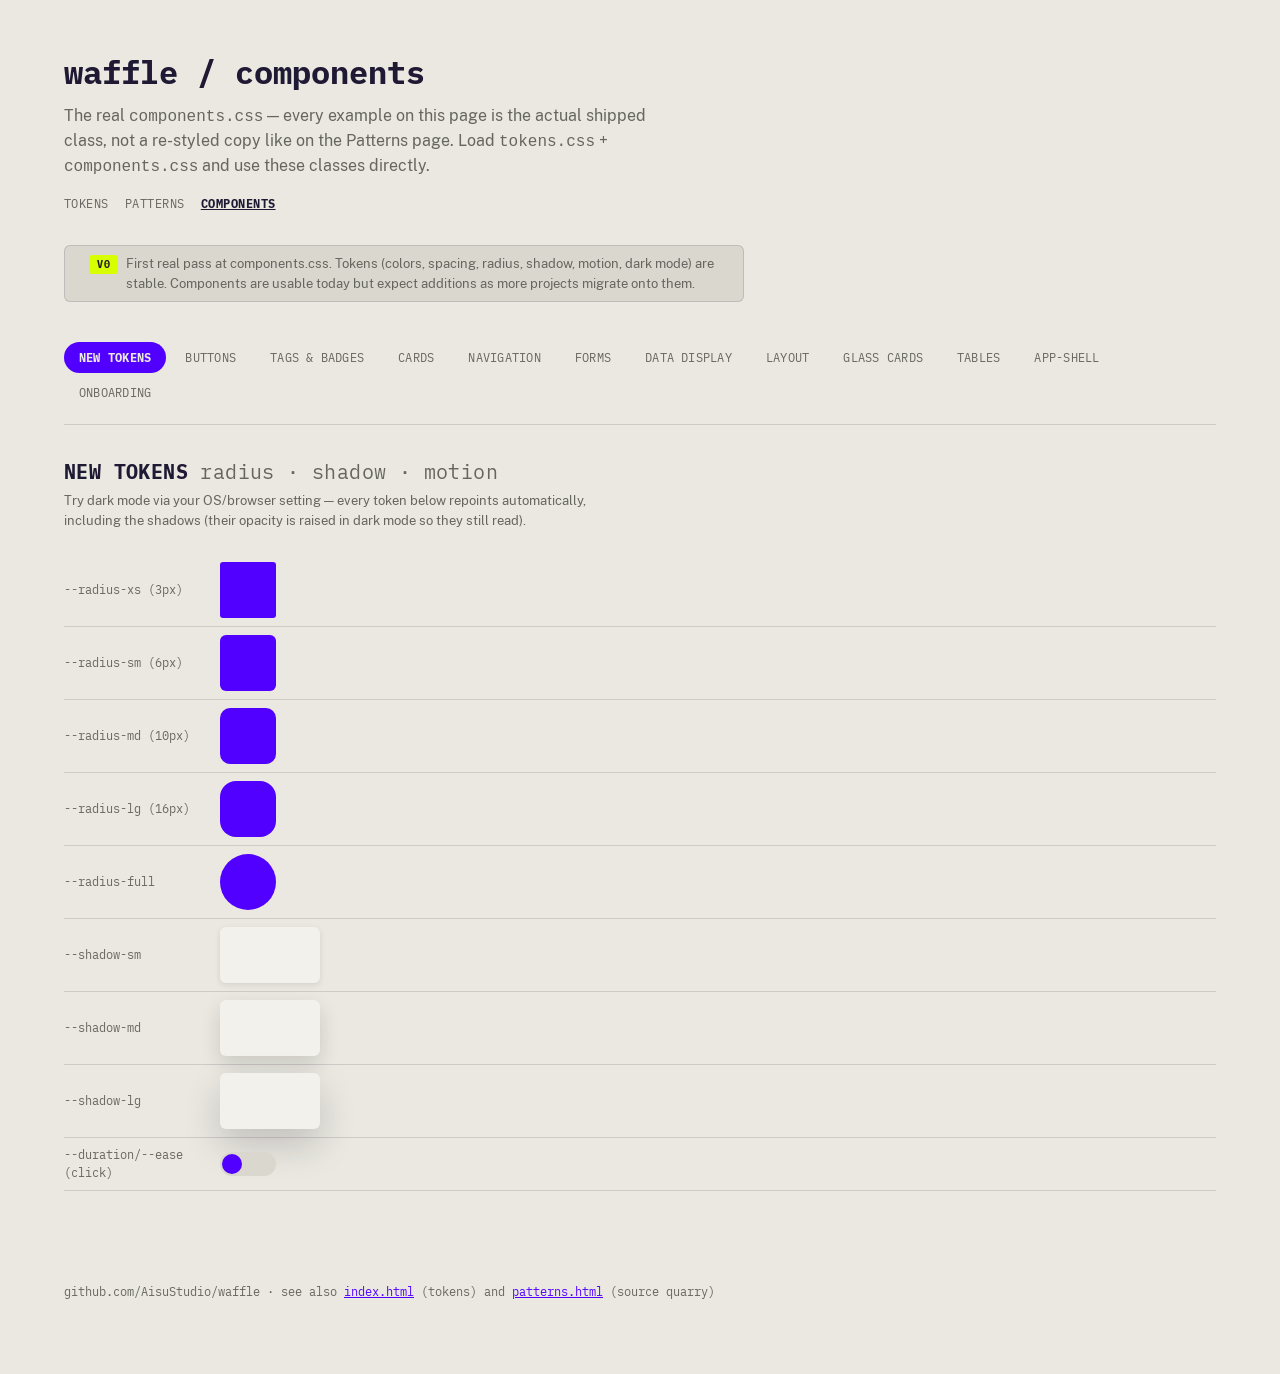
==== commit 10bf9107: "Fix surfaces pinned light while their text repoints A whole family of dark-mode bugs: a surface hard" ====
--- a/components.html
+++ b/components.html
@@ -35,13 +35,13 @@
 
   .wip-note {
     display: flex; align-items: baseline; gap: var(--sp-sm);
-    border: 1px solid var(--color-hazelnut); border-radius: var(--radius-sm);
-    background: var(--color-cappuccino); padding: var(--sp-sm) var(--sp-lg);
+    border: 1px solid var(--color-border); border-radius: var(--radius-sm);
+    background: var(--color-surface); padding: var(--sp-sm) var(--sp-lg);
     margin: 0 0 var(--sp-lg); max-width: 68ch;
   }
   .wip-note .tag {
     flex-shrink: 0; font-family: var(--font-mono); font-size: 10px; font-weight: 700;
-    text-transform: uppercase; letter-spacing: .06em; color: var(--color-blueberry);
+    text-transform: uppercase; letter-spacing: .06em; color: var(--color-on-accent);
     background: var(--color-lemon); padding: 2px 8px; border-radius: var(--radius-xs);
   }
   .wip-note p { margin: 0; font-size: 13px; color: var(--color-muted); }
@@ -51,45 +51,60 @@
     display: flex; flex-wrap: wrap; gap: 4px;
     background: var(--color-bg);
     padding: var(--sp-md) 0;
-    border-bottom: 1px solid var(--color-cappuccino);
+    border-bottom: 1px solid var(--color-border);
   }
   .tabbtn {
     font-family: var(--font-mono); font-size: 12px; text-transform: uppercase; letter-spacing: .02em;
     color: var(--color-muted); background: none; border: 1px solid transparent; border-radius: var(--radius-full);
     padding: 7px 14px; cursor: pointer;
   }
-  .tabbtn:hover { color: var(--color-text); border-color: var(--color-cappuccino); }
-  .tabbtn.active { background: var(--color-accent); color: var(--color-vanilla); font-weight: 700; }
+  .tabbtn:hover { color: var(--color-text); border-color: var(--color-border); }
+  /* on-accent-solid, not a fixed vanilla: the accent fill repoints, so its
+     label has to as well — vanilla is 6.13:1 on light-mode grape but 1.94:1
+     on the dark accent, where the token flips to ink (7.08:1). */
+  .tabbtn.active { background: var(--color-accent); color: var(--color-on-accent-solid); font-weight: 700; }
 
   .demo-grid { display: grid; grid-template-columns: repeat(auto-fit, minmax(240px, 1fr)); gap: var(--sp-lg); }
+  /* The demo chrome repoints. Every component on this page is a real shipped
+     .wf-* class whose own text tokens repoint, so a card/stage pinned to raw
+     vanilla/cappuccino left each caption light-on-light in dark mode.
+     (Contrast with patterns.html, where the specimens are frozen light
+     artifacts and the stage is pinned on purpose.) */
   .demo-card {
-    border: 1px solid var(--color-cappuccino); border-radius: var(--radius-sm);
-    background: var(--color-vanilla); overflow: hidden;
+    border: 1px solid var(--color-border); border-radius: var(--radius-sm);
+    background: var(--color-bg); overflow: hidden;
     display: flex; flex-direction: column;
   }
   .demo-stage {
     padding: var(--sp-xl) var(--sp-lg); display: flex; align-items: center; justify-content: center;
-    background: var(--color-cappuccino); min-height: 96px;
-  }
+    background: var(--color-surface); min-height: 96px;
+  }
+  /* the dark stage stays fixed blueberry — it exists to host the components
+     that are deliberately fixed vanilla-on-dark (.wf-rail, .wf-btn-toolbar,
+     .wf-nav-text, .wf-kpi-row, .wf-collapsible) */
   .demo-stage.dark { background: var(--color-blueberry); }
-  .demo-meta { padding: var(--sp-md) var(--sp-lg); border-top: 1px solid var(--color-cappuccino); }
+  .demo-meta { padding: var(--sp-md) var(--sp-lg); border-top: 1px solid var(--color-border); }
   .demo-name { font-family: var(--font-mono); font-size: 13px; font-weight: 700; margin: 0; }
 
   footer { padding: var(--sp-2xl) 0 var(--sp-3xl); color: var(--color-muted); font-family: var(--font-mono); font-size: 12px; }
-  footer a { color: var(--color-grape); }
+  /* --color-accent, not raw --color-grape: 2.49:1 on the dark page bg */
+  footer a { color: var(--color-accent); }
 
   /* token demos */
-  .tok-row { display: flex; align-items: center; gap: var(--sp-md); padding: var(--sp-sm) 0; border-bottom: 1px solid var(--color-cappuccino); font-family: var(--font-mono); font-size: 12px; }
+  .tok-row { display: flex; align-items: center; gap: var(--sp-md); padding: var(--sp-sm) 0; border-bottom: 1px solid var(--color-border); font-family: var(--font-mono); font-size: 12px; }
   .tok-row .tag { width: 140px; color: var(--color-muted); flex-shrink: 0; }
-  .tok-box { width: 56px; height: 56px; background: var(--color-grape); flex-shrink: 0; }
-  .tok-shadow-box { width: 100px; height: 56px; background: var(--color-vanilla); border-radius: var(--radius-sm); flex-shrink: 0; }
+  .tok-box { width: 56px; height: 56px; background: var(--color-accent); flex-shrink: 0; }
+  /* --color-surface-2, not raw vanilla: this box exists to demo the shadow
+     tokens, and the section note promises they still read in dark mode — on a
+     pinned white box they never would. */
+  .tok-shadow-box { width: 100px; height: 56px; background: var(--color-surface-2); border-radius: var(--radius-sm); flex-shrink: 0; }
   .tok-motion-box {
     width: 56px; height: 24px; border-radius: var(--radius-full);
-    background: var(--color-cappuccino); position: relative; cursor: pointer; flex-shrink: 0;
+    background: var(--color-surface); position: relative; cursor: pointer; flex-shrink: 0;
   }
   .tok-motion-box .knob {
     position: absolute; top: 2px; left: 2px; width: 20px; height: 20px; border-radius: 50%;
-    background: var(--color-grape); transition: transform var(--duration-base) var(--ease-standard);
+    background: var(--color-accent); transition: transform var(--duration-base) var(--ease-standard);
   }
   .tok-motion-box.on .knob { transform: translateX(32px); }
 </style>
--- a/tokens.css
+++ b/tokens.css
@@ -62,6 +62,66 @@
   --color-hazelnut:  #9e9c95;   /* muted secondary text */
   --color-cappuccino:#d9d7ce;   /* card / container background */
   --color-vanilla:   #eae8e0;   /* page background */
+
+  /* Flavor ramps — the TERTIARY tier: functional color, five flavors ×
+     five "juicyness" levels. Level 5 = full juice (most saturated / darkest),
+     level 1 = most diluted.
+     The six swatches above are primary (blueberry/grape/lemon — brand and
+     interaction) and secondary (hazelnut/cappuccino/vanilla — surfaces). These
+     are neither: they carry no brand and claim no interaction state, they only
+     encode meaning in content — sequential scales, heatmaps, intensity and
+     priority coding, categorical series. So never reach for a flavor to style
+     chrome (a button, a link, a border); that's what the tiers above are for.
+     For a categorical series, take one level across flavors (4 or 5 reads
+     strongest); for a sequential scale, walk one flavor 1 → 5.
+     Like the core swatches, these are raw values and do NOT repoint in dark
+     mode — only the semantic aliases below do. */
+  --color-pistachio-1: #c4ddb6;
+  --color-pistachio-2: #a6cd93;
+  --color-pistachio-3: #92c982;
+  --color-pistachio-4: #57a03a;
+  --color-pistachio-5: #3e7c1f;
+
+  --color-mango-1:     #f0d9a3;
+  --color-mango-2:     #efcc81;
+  --color-mango-3:     #f2b63c;
+  --color-mango-4:     #f0921a;
+  --color-mango-5:     #ec6608;
+
+  --color-strawberry-1:#f0aaa0;
+  --color-strawberry-2:#e9887b;
+  --color-strawberry-3:#e9634f;
+  --color-strawberry-4:#ee3d28;
+  --color-strawberry-5:#d80b0b;
+
+  --color-raspberry-1: #f5b3d6;
+  --color-raspberry-2: #f192c7;
+  --color-raspberry-3: #ee72b6;
+  --color-raspberry-4: #ea4e9f;
+  --color-raspberry-5: #e6187c;
+
+  --color-chocolate-1: #c2b3a5;
+  --color-chocolate-2: #9f8c7c;
+  --color-chocolate-3: #7a6250;
+  --color-chocolate-4: #4b3225;
+  --color-chocolate-5: #2b1611;
+
+  /* Bare flavor name = full juice, for the common "just give me the color" case */
+  --color-pistachio:  var(--color-pistachio-5);
+  --color-mango:      var(--color-mango-5);
+  --color-strawberry: var(--color-strawberry-5);
+  --color-raspberry:  var(--color-raspberry-5);
+  --color-chocolate:  var(--color-chocolate-5);
+
+  /* Text on a flavor fill — measured against --color-blueberry (ink) and
+     --color-vanilla, same method as the hazelnut fix below. WCAG AA body
+     text needs 4.5:1; large text (≥24px, or ≥18.7px bold) needs 3:1.
+       ink on:      pistachio 1–4 · mango 1–5 · strawberry 1–3 · raspberry 1–4 · chocolate 1–2
+       vanilla on:  chocolate 3–5
+     Four levels clear 3:1 but miss 4.5:1 — pistachio 5 (vanilla, 4.17),
+     strawberry 4 (ink, 4.28), strawberry 5 (vanilla, 4.31), raspberry 5
+     (ink, 3.84). Large text or non-text fills only; for body copy step one
+     level down, or put the label outside the fill. */
 
   /* Semantic aliases — light (default) */
   --color-bg:       var(--color-vanilla);
@@ -75,12 +135,26 @@
   --color-highlight:var(--color-lemon);
   /* Text/icon color for on top of --color-highlight (lemon) surfaces —
      active tabs, selected badges, total rows. 14.6:1 contrast on lemon.
-     Do NOT use this on --color-accent (grape): only 2.24:1 there, fails
-     WCAG AA. Grape surfaces pair with --color-vanilla text instead (6.13:1),
-     same as the primary-button pattern below. Naming/pairing observed in
+     Lemon is a raw swatch that never repoints, so this pairing is the same
+     value in both modes. Do NOT use this on --color-accent: it's only 2.24:1
+     on light-mode grape, and --color-accent isn't a fixed color anyway —
+     that case is --color-on-accent-solid, below. Naming/pairing observed in
      FullerHome and spiritsprint, where their "accent" token = waffle's
      --color-highlight, not --color-accent. */
   --color-on-accent:var(--color-blueberry);
+  /* Text/icon color for on top of a SOLID --color-accent fill — primary
+     buttons, active tab chips. Unlike --color-on-accent this one has to
+     repoint, because the fill under it repoints: vanilla clears AA on
+     light-mode grape (6.13:1) but collapses to 1.94:1 on the dark-mode
+     accent (#b298ff), where blueberry is what reads (7.08:1).
+     Why a token instead of just pinning the button to fixed grape/vanilla:
+     pinning the fill would hold the label at 6.13:1, but a grape fill only
+     reaches 2.49:1 against the #14101f dark page — under the 3:1 that WCAG
+     1.4.11 asks for a control's own edge, and that low fill contrast is the
+     whole reason --color-accent repoints in the first place. Letting the
+     fill follow the theme and repointing its label with it keeps both ends
+     passing (7.08:1 label on a 7.86:1 fill). */
+  --color-on-accent-solid: var(--color-vanilla);
   --color-border:   rgba(31,25,52,.14);
 
   /* Spacing scale */
@@ -127,9 +201,14 @@
   --bp-lg: 64rem;  /* 1024px */
   --bp-xl: 80rem;  /* 1280px */
 
-  /* Type */
+  /* Type — role hierarchy: Public Sans is the PRIMARY face (headings, body,
+     buttons, tabs, nav — anything sentence-like or interactive). iA Writer
+     Mono is SECONDARY: small data/label accents only (eyebrows, tags,
+     indices, KPI/spec values, micro brand marks, code). When in doubt: sans. */
   --font-sans: "Public Sans", system-ui, sans-serif;
   --font-mono: "iA Writer Mono S", ui-monospace, "SF Mono", Menlo, monospace;
+  --font-primary:   var(--font-sans);
+  --font-secondary: var(--font-mono);
 }
 
 /* Dark mode — reuses the exact values already proven in production by
@@ -146,6 +225,8 @@
     --color-accent:    #b298ff;   /* lighter violet — grape 1:1 is too dark on a dark bg */
     --color-highlight: var(--color-lemon);
     --color-on-accent: var(--color-blueberry);
+    /* flips to ink: vanilla on the lighter dark-mode accent is only 1.94:1 */
+    --color-on-accent-solid: var(--color-blueberry);
     --color-border:    rgba(241,239,232,.14);
     /* a black shadow barely reads on a dark surface — raise the opacity so
        elevation still shows; the offsets/blur stay the same as light mode */
@@ -163,6 +244,7 @@
   --color-accent:    #b298ff;
   --color-highlight: var(--color-lemon);
   --color-on-accent: var(--color-blueberry);
+  --color-on-accent-solid: var(--color-blueberry);
   --color-border:    rgba(241,239,232,.14);
   --shadow-sm: 0 2px 6px rgba(0,0,0,.35);
   --shadow-md: 0 8px 20px rgba(0,0,0,.45);
@@ -177,6 +259,7 @@
   --color-accent:    var(--color-grape);
   --color-highlight: var(--color-lemon);
   --color-on-accent: var(--color-blueberry);
+  --color-on-accent-solid: var(--color-vanilla);
   --color-border:    rgba(31,25,52,.14);
   --shadow-sm: 0 2px 6px rgba(20,16,31,.10);
   --shadow-md: 0 8px 20px rgba(20,16,31,.14);
--- a/components.css
+++ b/components.css
@@ -18,7 +18,8 @@
    Buttons
    ========================================================== */
 .wf-btn {
-  font-family: var(--font-mono);
+  font-family: var(--font-primary);
+  font-weight: 500;
   font-size: 12px;
   text-decoration: none;
   cursor: pointer;
@@ -38,9 +39,13 @@
 }
 .wf-btn-ghost:hover { opacity: .75; }
 
+/* label is --color-on-accent-solid, not a fixed --color-vanilla: the fill
+   under it repoints, and vanilla only survives the light-mode grape (6.13:1),
+   dropping to 1.94:1 on the dark-mode accent. The token flips to ink there
+   (7.08:1). Not --color-on-accent either — that one is for lemon fills. */
 .wf-btn-primary {
   background: var(--color-accent);
-  color: var(--color-vanilla);
+  color: var(--color-on-accent-solid);
   border: 1px solid var(--color-accent);
   border-radius: var(--radius-sm);
   padding: 8px 16px;
@@ -125,7 +130,11 @@
   border-radius: var(--radius-full);
 }
 
-.wf-meta-caption { font-family: var(--font-sans); font-size: 11px; color: var(--color-hazelnut); }
+/* --color-muted, not --color-hazelnut: this caption brings no fill of its own,
+   so it lands on whatever page surface it's dropped onto — and raw hazelnut is
+   a border/divider/disabled swatch, 2.6:1 on vanilla. --color-muted is the
+   darkened text-safe value (>=4.5:1) and repoints for dark mode. */
+.wf-meta-caption { font-family: var(--font-sans); font-size: 11px; color: var(--color-muted); }
 
 /* ==========================================================
    Cards
@@ -149,9 +158,14 @@
 .wf-card-step h4 { font-size: 13px; font-weight: 700; margin: 0 0 6px; }
 
 /* built for a translucent-over-photo look (FullerHome's WebGL canvas
-   backdrop) — still works over a flat token background, just more subtle */
+   backdrop) — still works over a flat token background, just more subtle.
+   The veil is mixed from --color-surface-2 rather than a literal white: its
+   text is --color-text, which repoints, so a hardcoded white panel went
+   light-on-light in dark mode. Mixing off a token keeps the frosted effect
+   (still a step lighter than the page, still translucent over a photo) while
+   following the theme in both directions. */
 .wf-card-glass {
-  background: rgba(255,255,255,.65);
+  background: color-mix(in srgb, var(--color-surface-2) 72%, transparent);
   border: 1px solid var(--color-surface);
   border-radius: var(--radius-lg);
   padding: var(--sp-lg);
@@ -171,13 +185,15 @@
 /* ==========================================================
    Navigation
    ========================================================== */
-/* fixed vanilla text — designed to sit on a dark app-shell strip */
-.wf-nav-text { display: flex; gap: var(--sp-lg); font-family: var(--font-mono); font-size: 12px; }
+/* both nav components below are fixed vanilla text — designed to sit on a dark
+   app-shell strip. .wf-nav-numbered's lemon counters are the tell: lemon on a
+   light surface is 1.06:1, it only reads on dark. */
+.wf-nav-text { display: flex; gap: var(--sp-lg); font-family: var(--font-primary); font-weight: 500; font-size: 12px; }
 .wf-nav-text a { color: var(--color-vanilla); text-decoration: none; opacity: .7; transition: opacity var(--duration-fast) var(--ease-standard); }
 .wf-nav-text a.wf-active, .wf-nav-text a:hover { opacity: 1; }
 .wf-nav-text a.wf-active { text-decoration: underline; }
 
-.wf-nav-numbered { display: flex; gap: var(--sp-md); font-family: var(--font-mono); font-size: 12px; }
+.wf-nav-numbered { display: flex; gap: var(--sp-md); font-family: var(--font-primary); font-weight: 500; font-size: 12px; }
 .wf-nav-numbered a { color: var(--color-vanilla); text-decoration: none; }
 .wf-nav-numbered .wf-num { color: var(--color-highlight); margin-right: 4px; }
 
@@ -191,7 +207,8 @@
 
 .wf-tabs { display: inline-flex; border: 1px solid var(--color-hazelnut); border-radius: var(--radius-sm); overflow: hidden; }
 .wf-tabs .wf-item {
-  font-family: var(--font-mono);
+  font-family: var(--font-primary);
+  font-weight: 500;
   font-size: 11px;
   text-transform: uppercase;
   letter-spacing: .03em;
@@ -252,7 +269,7 @@
 .wf-sticky-header {
   position: sticky; top: 0; z-index: 10;
   width: 100%; background: rgba(31,25,52,.9); color: var(--color-vanilla);
-  padding: 10px 14px; font-family: var(--font-mono); font-size: 11px;
+  padding: 10px 14px; font-family: var(--font-primary); font-size: 11px;
   border-radius: var(--radius-sm);
   backdrop-filter: blur(8px);
   -webkit-backdrop-filter: blur(8px);
@@ -264,20 +281,30 @@
 .wf-pill-primary {
   display: inline-block; padding: 12px 26px; border-radius: var(--radius-full);
   border: 1.5px solid var(--color-blueberry); background: var(--color-highlight);
-  color: var(--color-on-accent); font-family: var(--font-mono); font-size: 13px; font-weight: 700;
-}
+  color: var(--color-on-accent); font-family: var(--font-primary); font-size: 13px; font-weight: 700;
+}
+/* same translucent veil as .wf-card-glass, mixed off a token for the same
+   reason. These two were hardcoded white with pinned --color-blueberry text —
+   legible in dark mode, but a stark white pill on a dark page next to a glass
+   card that does follow the theme. Surface and label now repoint together. */
 .wf-pill-secondary {
   display: inline-block; padding: 10px 22px; border-radius: var(--radius-full);
-  border: 1.5px solid var(--color-blueberry); background: rgba(255,255,255,.7);
-  color: var(--color-blueberry); font-family: var(--font-mono); font-size: 12px;
+  border: 1.5px solid var(--color-text); background: color-mix(in srgb, var(--color-surface-2) 78%, transparent);
+  color: var(--color-text); font-family: var(--font-primary); font-size: 12px;
 }
 .wf-toggle-group { display: inline-flex; gap: 6px; }
 .wf-toggle {
-  padding: 8px 14px; border-radius: var(--radius-full); border: 1px solid var(--color-hazelnut);
-  background: rgba(255,255,255,.7); color: var(--color-blueberry);
-  font-family: var(--font-mono); font-size: 11px; cursor: pointer;
-}
-.wf-toggle.wf-active { background: var(--color-highlight); border-color: var(--color-blueberry); font-weight: 700; }
+  padding: 8px 14px; border-radius: var(--radius-full); border: 1px solid var(--color-border);
+  background: color-mix(in srgb, var(--color-surface-2) 78%, transparent); color: var(--color-text);
+  font-family: var(--font-primary); font-size: 11px; cursor: pointer;
+}
+/* the active state fills with lemon, which never repoints — so its label must
+   be pinned back to --color-on-accent rather than inheriting the repointing
+   --color-text above (that would be 1.06:1 on lemon in dark mode) */
+.wf-toggle.wf-active {
+  background: var(--color-highlight); color: var(--color-on-accent);
+  border-color: var(--color-text); font-weight: 700;
+}
 
 /* ==========================================================
    Tables & Data Rows
@@ -353,11 +380,16 @@
 .wf-coachmark { position: relative; width: 100%; height: 100%; min-height: 120px; }
 .wf-coachmark .wf-dim { position: absolute; inset: 0; background: rgba(0,0,0,.55); }
 .wf-coachmark .wf-spot { position: absolute; outline: 2px solid var(--color-highlight); background: var(--color-blueberry); border-radius: var(--radius-xs); }
+/* deliberately fixed vanilla/blueberry — the callout floats over the dimmed
+   overlay, so it stays a light card in both modes. Everything inside it must
+   therefore be pinned too: --color-muted on the step counter repointed to a
+   light grey and left it at 1.75:1 on this fixed vanilla panel in dark mode,
+   so it's a fixed ink-at-72% instead (5.8:1, same trick as .wf-rail .wf-step). */
 .wf-coachmark .wf-callout {
   position: absolute; background: var(--color-vanilla); color: var(--color-blueberry);
   border-radius: var(--radius-sm); padding: 8px 10px; box-shadow: var(--shadow-md);
 }
-.wf-coachmark .wf-callout .wf-step { font-family: var(--font-mono); font-size: 9px; color: var(--color-muted); text-transform: uppercase; letter-spacing: .04em; margin-bottom: 4px; }
+.wf-coachmark .wf-callout .wf-step { font-family: var(--font-mono); font-size: 9px; color: rgba(31,25,52,.72); text-transform: uppercase; letter-spacing: .04em; margin-bottom: 4px; }
 .wf-coachmark .wf-callout .wf-title { font-weight: 700; font-size: 11px; margin-bottom: 4px; }
 .wf-coachmark .wf-callout .wf-next {
   display: inline-block; margin-top: 2px; border: 1px solid var(--color-blueberry);
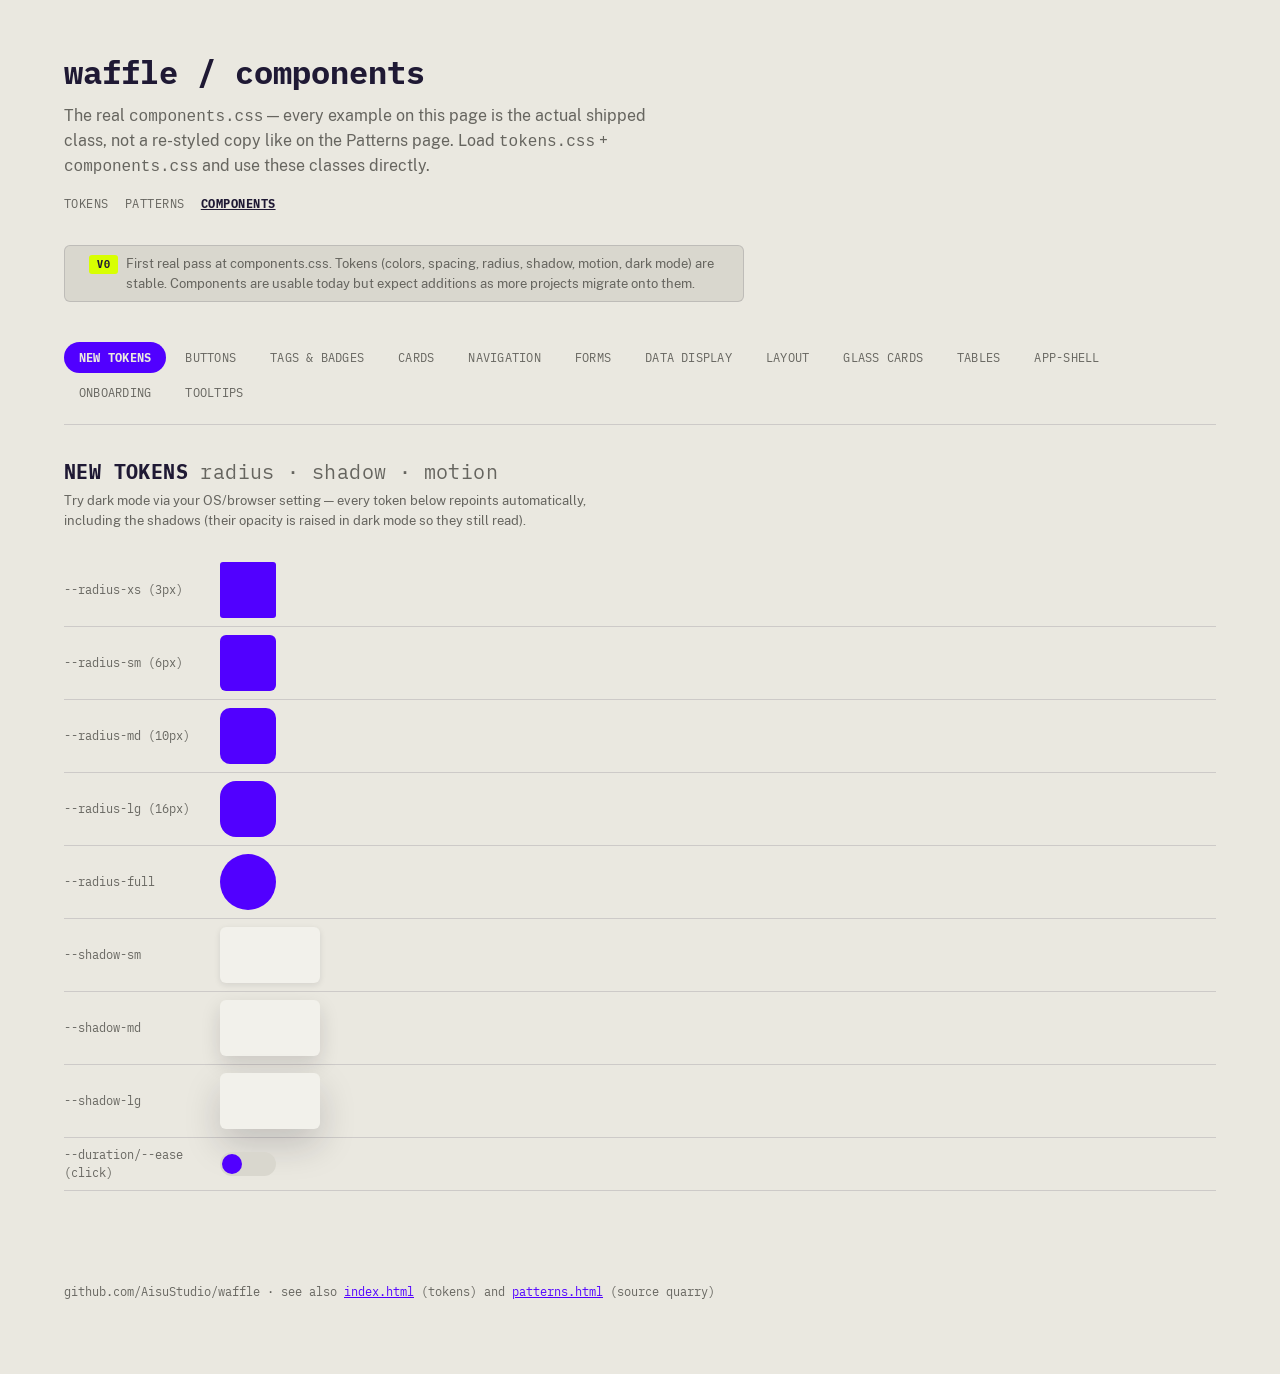
==== commit 863315bf: "Add .wf-gloss inline glossary tooltip component CSS-only glossary/definition tooltip for running tex" ====
--- a/components.html
+++ b/components.html
@@ -140,6 +140,7 @@
     <button class="tabbtn" data-tab="tables">Tables</button>
     <button class="tabbtn" data-tab="app-shell">App-Shell</button>
     <button class="tabbtn" data-tab="onboarding">Onboarding</button>
+    <button class="tabbtn" data-tab="tooltips">Tooltips</button>
   </nav>
 
   <section id="tokens-new">
@@ -331,6 +332,16 @@
     </div>
   </section>
 
+  <section id="tooltips" hidden>
+    <h2>Tooltips &amp; Glossary</h2>
+    <p class="section-note">Originated in witty as inline glossary markup (<code>{{Begriff::Erklärung}}</code>) for jargon in running prose. Hover or tab to the dotted term to reveal the explanation — keyboard-accessible via <code>tabindex</code> + <code>:focus-visible</code>, no JS beyond whatever generates the markup.</p>
+    <div class="demo-grid">
+      <div class="demo-card"><div class="demo-stage" style="padding-top:calc(var(--sp-xl) + 20px);">
+        <p style="margin:0; max-width:34ch;">The plan front-loads <span class="wf-gloss" tabindex="0">RICE<span class="wf-gloss-tip" role="tooltip">Reach × Impact × Confidence ÷ Effort — a prioritization score.</span></span> scoring before the roadmap review.</p>
+      </div><div class="demo-meta"><p class="demo-name">.wf-gloss / .wf-gloss-tip</p></div></div>
+    </div>
+  </section>
+
   <footer>
     <p>github.com/AisuStudio/waffle · see also <a href="index.html">index.html</a> (tokens) and <a href="patterns.html">patterns.html</a> (source quarry)</p>
   </footer>
--- a/tokens.css
+++ b/tokens.css
@@ -51,6 +51,20 @@
   src: url("fonts/iA-Writer-Mono/ia-writer-mono-latin-400-italic.woff2") format("woff2");
   font-weight: 400;
   font-style: italic;
+  font-display: swap;
+}
+@font-face {
+  font-family: "Stoke";
+  src: url("fonts/Stoke/Stoke-Light.woff2") format("woff2");
+  font-weight: 300;
+  font-style: normal;
+  font-display: swap;
+}
+@font-face {
+  font-family: "Stoke";
+  src: url("fonts/Stoke/Stoke-Regular.woff2") format("woff2");
+  font-weight: 400;
+  font-style: normal;
   font-display: swap;
 }
 
@@ -201,12 +215,17 @@
   --bp-lg: 64rem;  /* 1024px */
   --bp-xl: 80rem;  /* 1280px */
 
-  /* Type — role hierarchy: Public Sans is the PRIMARY face (headings, body,
-     buttons, tabs, nav — anything sentence-like or interactive). iA Writer
+  /* Type — role hierarchy: Stoke is the HEADLINE face (h1/h2, display
+     titles) — a characterful serif, only in Light 300 / Regular 400, so
+     never for body copy or small sizes. Public Sans is PRIMARY: paragraphs,
+     buttons, tabs, nav — anything sentence-like or interactive. iA Writer
      Mono is SECONDARY: small data/label accents only (eyebrows, tags,
-     indices, KPI/spec values, micro brand marks, code). When in doubt: sans. */
+     indices, KPI/spec values, micro brand marks, code) — not headlines.
+     When in doubt: sans. */
   --font-sans: "Public Sans", system-ui, sans-serif;
   --font-mono: "iA Writer Mono S", ui-monospace, "SF Mono", Menlo, monospace;
+  --font-stoke: "Stoke", Georgia, serif;
+  --font-headline:  var(--font-stoke);
   --font-primary:   var(--font-sans);
   --font-secondary: var(--font-mono);
 }
--- a/components.css
+++ b/components.css
@@ -395,3 +395,25 @@
   display: inline-block; margin-top: 2px; border: 1px solid var(--color-blueberry);
   border-radius: var(--radius-xs); padding: 2px 8px; font-family: var(--font-mono); font-size: 9px; cursor: pointer;
 }
+
+/* ==========================================================
+   Tooltips & Glossary
+   ========================================================== */
+/* inline glossary term for running text — e.g. witty's {{Begriff::Erklärung}}
+   markup, rendered by its inlineMd() helper. Dotted underline signals
+   "hover for more" without an extra icon glyph; tabindex + :focus/:focus-visible
+   make it keyboard-reachable, no JS required beyond whatever generates the
+   markup. The tip flips --color-text/--color-bg (text becomes the fill,
+   page bg becomes the label) so it reads as a floating chip in both themes,
+   without a third fixed color. */
+.wf-gloss { position: relative; border-bottom: 1px dotted var(--color-muted); cursor: help; }
+.wf-gloss .wf-gloss-tip {
+  visibility: hidden; opacity: 0; position: absolute; left: 0; bottom: calc(100% + 6px);
+  width: max-content; max-width: 260px; background: var(--color-text); color: var(--color-bg);
+  padding: .45em .65em; border-radius: var(--radius-sm); font-size: 12.5px; line-height: 1.4;
+  box-shadow: var(--shadow-md); z-index: 20;
+  transition: opacity var(--duration-fast) var(--ease-standard);
+}
+.wf-gloss:hover .wf-gloss-tip,
+.wf-gloss:focus .wf-gloss-tip,
+.wf-gloss:focus-visible .wf-gloss-tip { visibility: visible; opacity: 1; }
